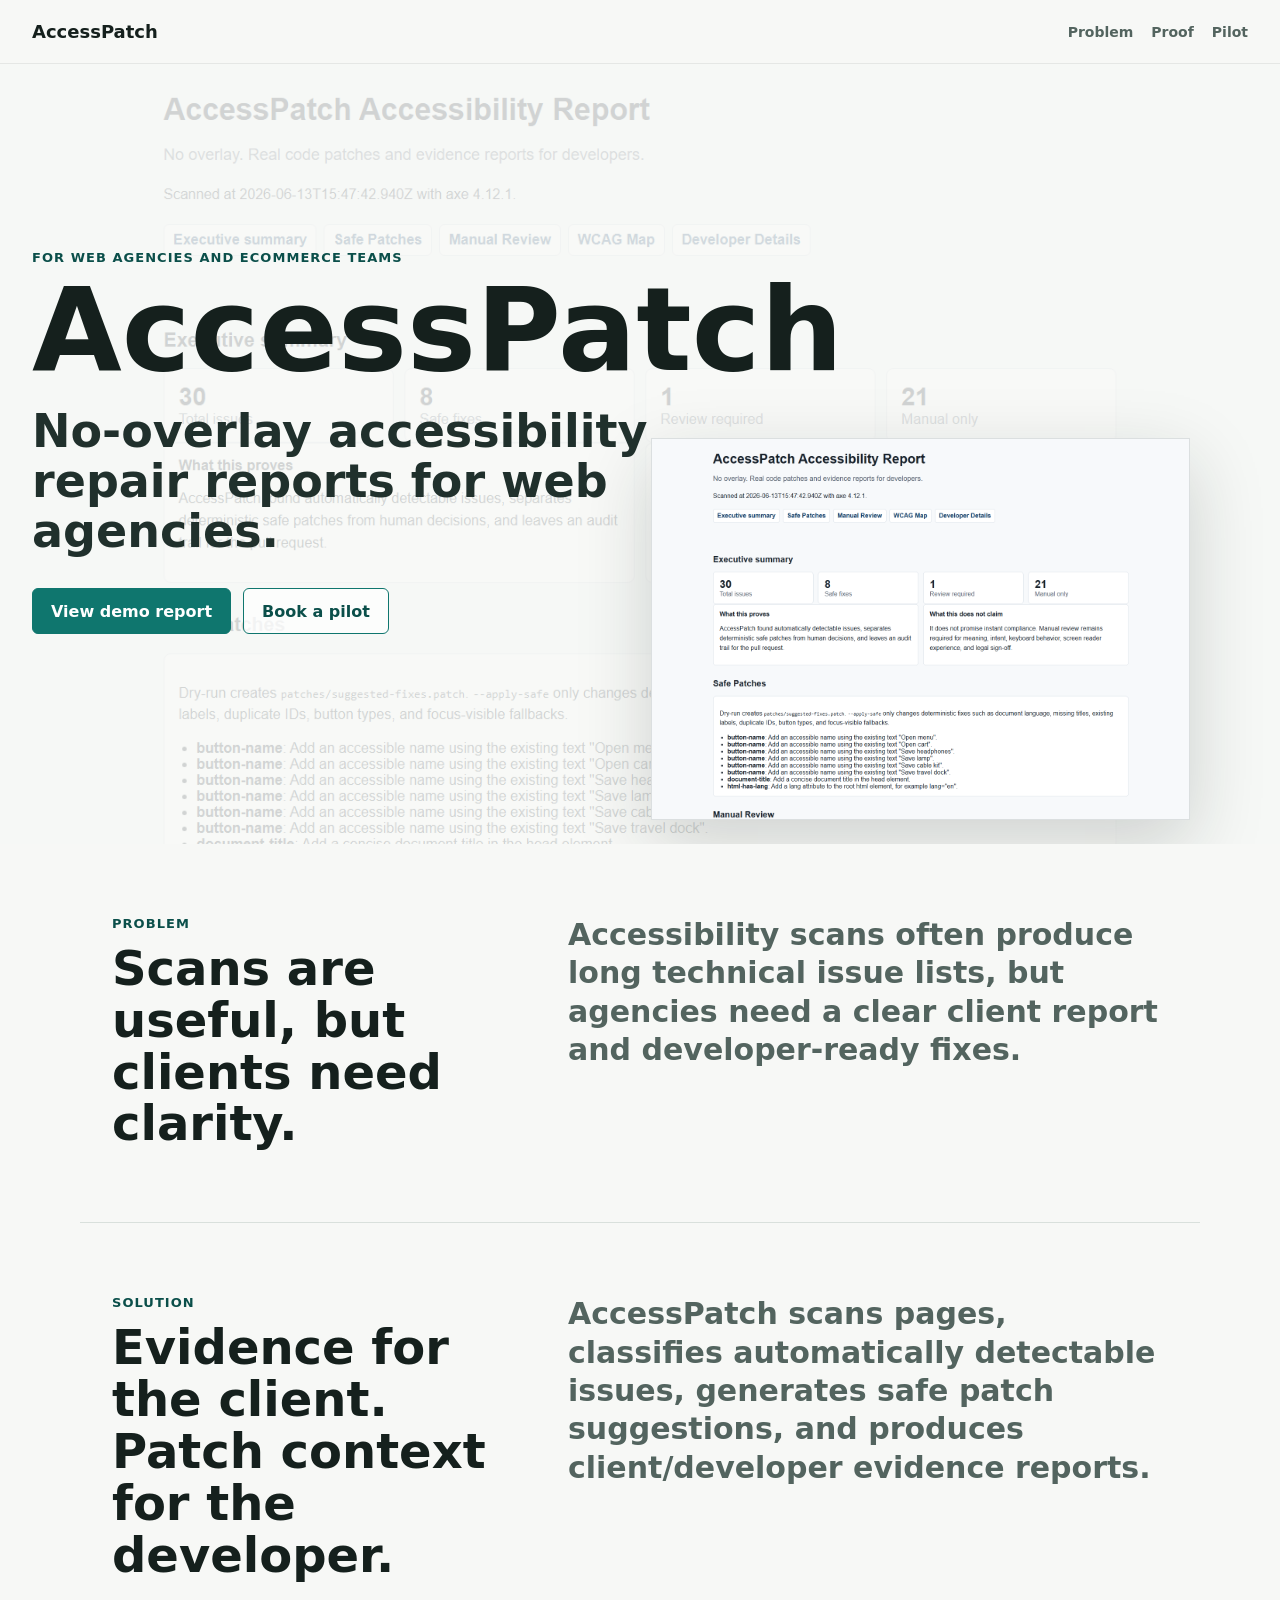
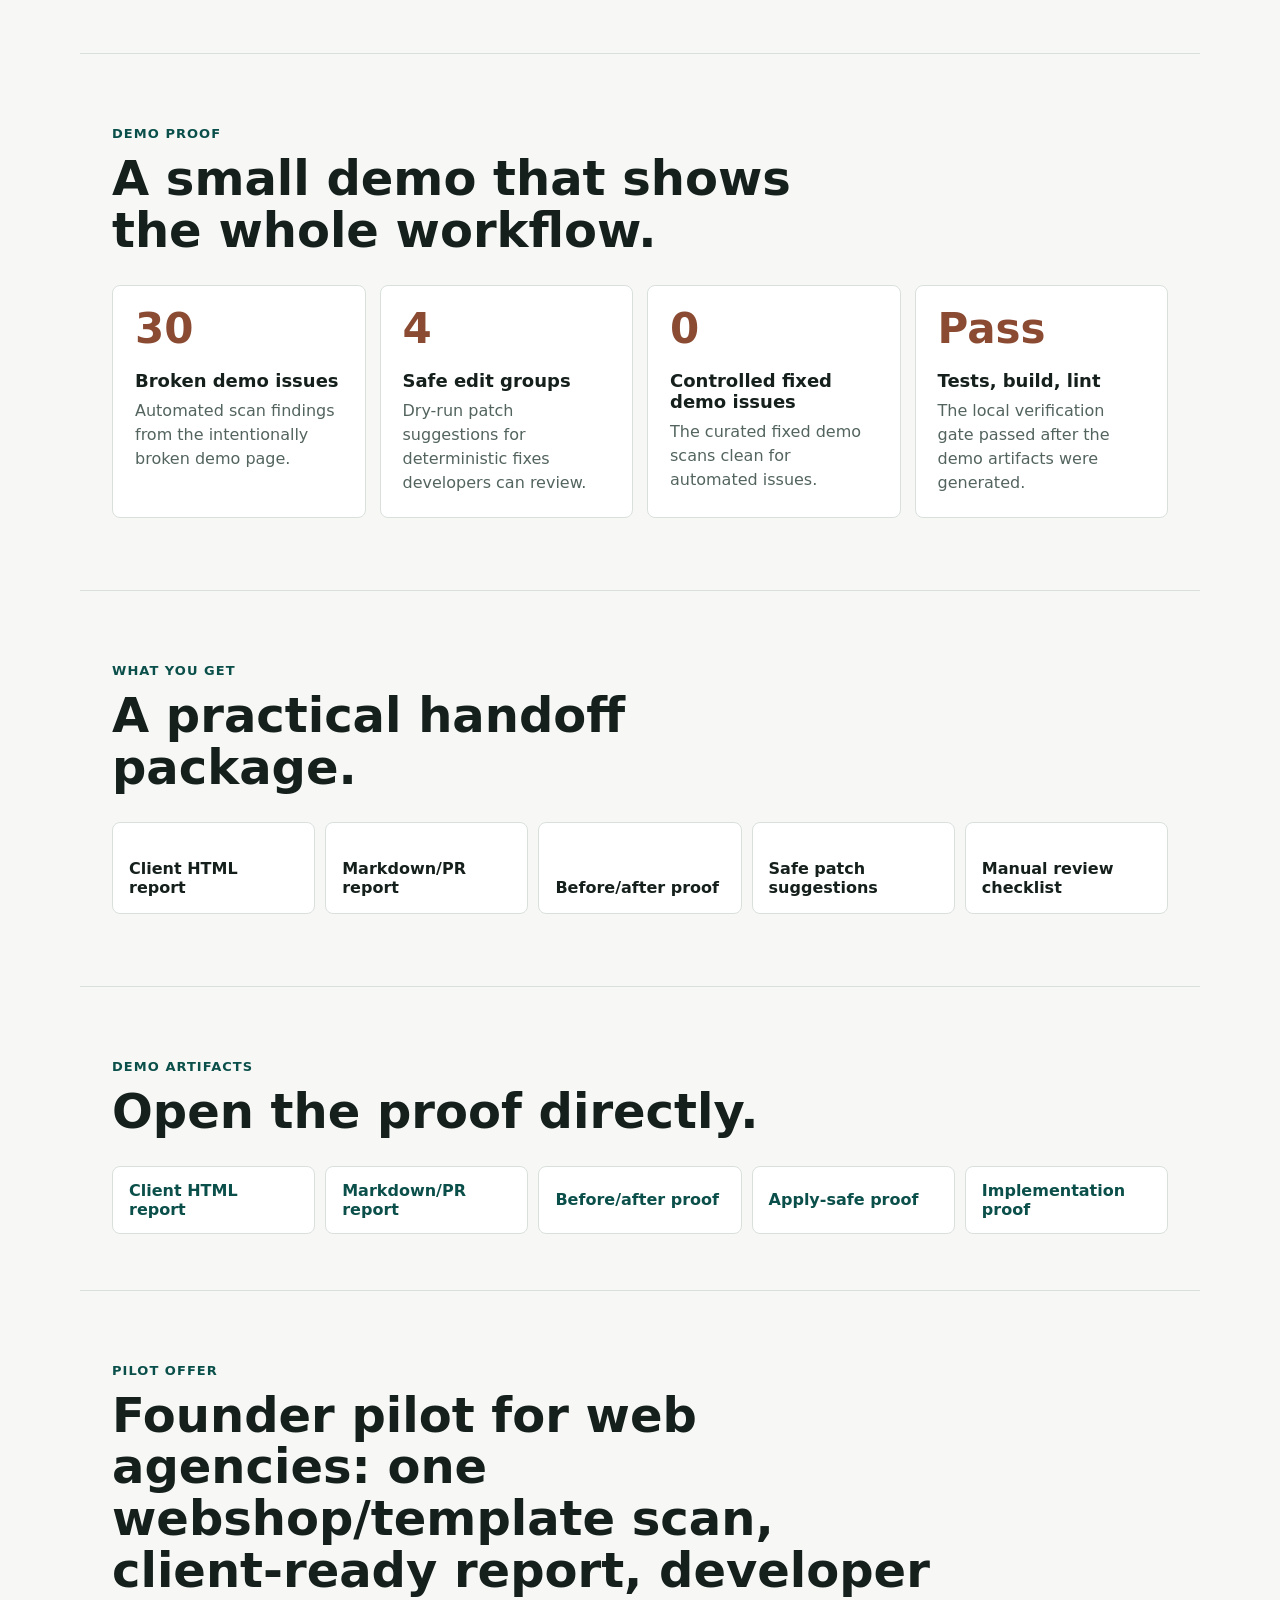
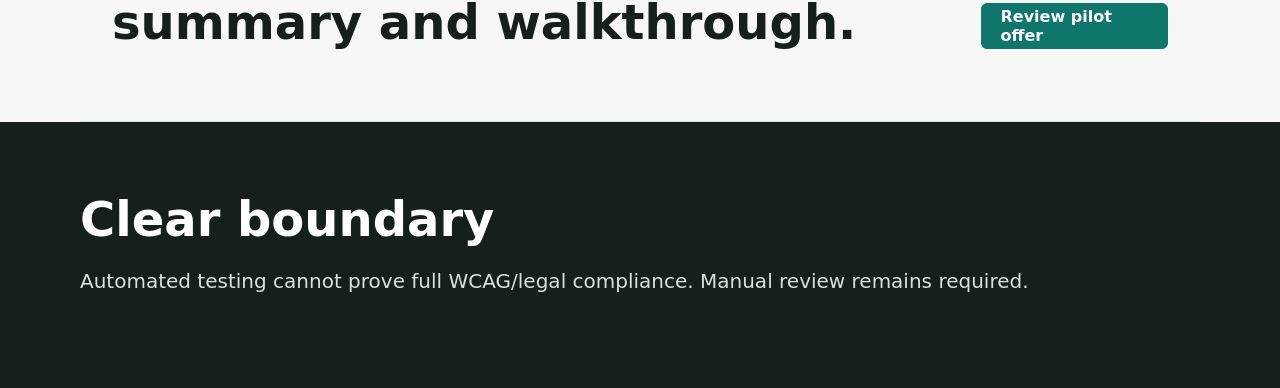
==== index.html @ d19123e5 "Publish AccessPatch landing page" ====
<!doctype html>
<html lang="en">
  <head>
    <meta charset="utf-8" />
    <meta name="viewport" content="width=device-width, initial-scale=1" />
    <title>AccessPatch | No-overlay accessibility repair reports</title>
    <meta
      name="description"
      content="AccessPatch creates no-overlay accessibility repair reports for web agencies: scan evidence, safe patch suggestions, PR summaries, and manual review checklists."
    />
    <link rel="stylesheet" href="styles.css" />
  </head>
  <body>
    <header class="site-header" aria-label="AccessPatch">
      <a class="brand" href="#top">AccessPatch</a>
      <nav aria-label="Primary navigation">
        <a href="#problem">Problem</a>
        <a href="#proof">Proof</a>
        <a href="#pilot">Pilot</a>
      </nav>
    </header>

    <main id="top">
      <section class="hero" aria-labelledby="hero-title">
        <div class="hero-copy">
          <p class="eyebrow">For web agencies and ecommerce teams</p>
          <h1 id="hero-title">AccessPatch</h1>
          <p class="hero-subtitle">No-overlay accessibility repair reports for web agencies.</p>
          <div class="hero-actions" aria-label="Primary actions">
            <a class="button primary" href="reports/client-demo.html">View demo report</a>
            <a class="button secondary" href="#pilot">Book a pilot</a>
          </div>
        </div>
      </section>

      <section id="problem" class="section split">
        <div>
          <p class="section-kicker">Problem</p>
          <h2>Scans are useful, but clients need clarity.</h2>
        </div>
        <p class="large-copy">
          Accessibility scans often produce long technical issue lists, but agencies need a clear
          client report and developer-ready fixes.
        </p>
      </section>

      <section class="section split">
        <div>
          <p class="section-kicker">Solution</p>
          <h2>Evidence for the client. Patch context for the developer.</h2>
        </div>
        <p class="large-copy">
          AccessPatch scans pages, classifies automatically detectable issues, generates safe patch
          suggestions, and produces client/developer evidence reports.
        </p>
      </section>

      <section id="proof" class="section proof-section" aria-labelledby="proof-title">
        <div class="section-heading">
          <p class="section-kicker">Demo proof</p>
          <h2 id="proof-title">A small demo that shows the whole workflow.</h2>
        </div>
        <div class="proof-grid">
          <article>
            <span>30</span>
            <h3>Broken demo issues</h3>
            <p>Automated scan findings from the intentionally broken demo page.</p>
          </article>
          <article>
            <span>4</span>
            <h3>Safe edit groups</h3>
            <p>Dry-run patch suggestions for deterministic fixes developers can review.</p>
          </article>
          <article>
            <span>0</span>
            <h3>Controlled fixed demo issues</h3>
            <p>The curated fixed demo scans clean for automated issues.</p>
          </article>
          <article>
            <span>Pass</span>
            <h3>Tests, build, lint</h3>
            <p>The local verification gate passed after the demo artifacts were generated.</p>
          </article>
        </div>
      </section>

      <section class="section deliverables" aria-labelledby="deliverables-title">
        <div class="section-heading">
          <p class="section-kicker">What you get</p>
          <h2 id="deliverables-title">A practical handoff package.</h2>
        </div>
        <ul class="deliverable-list">
          <li>Client HTML report</li>
          <li>Markdown/PR report</li>
          <li>Before/after proof</li>
          <li>Safe patch suggestions</li>
          <li>Manual review checklist</li>
        </ul>
      </section>

      <section class="section evidence" aria-labelledby="evidence-title">
        <div class="section-heading">
          <p class="section-kicker">Demo artifacts</p>
          <h2 id="evidence-title">Open the proof directly.</h2>
        </div>
        <div class="artifact-links">
          <a href="reports/client-demo.html">Client HTML report</a>
          <a href="reports/client-demo.md">Markdown/PR report</a>
          <a href="reports/before-after-summary.md">Before/after proof</a>
          <a href="reports/apply-safe-summary.md">Apply-safe proof</a>
          <a href="docs/IMPLEMENTATION_PROOF.md">Implementation proof</a>
        </div>
      </section>

      <section id="pilot" class="section pilot" aria-labelledby="pilot-title">
        <div>
          <p class="section-kicker">Pilot offer</p>
          <h2 id="pilot-title">
            Founder pilot for web agencies: one webshop/template scan, client-ready report,
            developer summary and walkthrough.
          </h2>
        </div>
        <a class="button primary" href="docs/SALES_OFFER.md">Review pilot offer</a>
      </section>

      <section class="section disclaimer" aria-labelledby="disclaimer-title">
        <h2 id="disclaimer-title">Clear boundary</h2>
        <p>
          Automated testing cannot prove full WCAG/legal compliance. Manual review remains required.
        </p>
      </section>
    </main>
  </body>
</html>
---- styles.css ----
:root {
  color-scheme: light;
  --ink: #15201d;
  --muted: #53645f;
  --line: #d9e0dc;
  --paper: #f7f8f6;
  --panel: #ffffff;
  --accent: #0f766e;
  --accent-dark: #0b4f4a;
  --warm: #8a4b32;
}

* {
  box-sizing: border-box;
}

html {
  scroll-behavior: smooth;
}

body {
  margin: 0;
  background: var(--paper);
  color: var(--ink);
  font-family:
    Inter,
    ui-sans-serif,
    system-ui,
    -apple-system,
    BlinkMacSystemFont,
    "Segoe UI",
    sans-serif;
}

a {
  color: inherit;
}

.site-header {
  position: sticky;
  top: 0;
  z-index: 10;
  display: flex;
  align-items: center;
  justify-content: space-between;
  gap: 24px;
  min-height: 64px;
  padding: 0 32px;
  border-bottom: 1px solid rgba(21, 32, 29, 0.08);
  background: rgba(247, 248, 246, 0.94);
  backdrop-filter: blur(10px);
}

.brand {
  font-size: 18px;
  font-weight: 800;
  text-decoration: none;
}

nav {
  display: flex;
  flex-wrap: wrap;
  gap: 18px;
  color: var(--muted);
  font-size: 14px;
  font-weight: 700;
}

nav a {
  text-decoration: none;
}

nav a:hover,
nav a:focus-visible {
  color: var(--accent-dark);
}

.hero {
  position: relative;
  min-height: calc(100svh - 120px);
  display: grid;
  align-items: center;
  padding: 72px 32px 96px;
  overflow: hidden;
  background-image: url("assets/report-preview.png");
  background-position: top center;
  background-size: cover;
}

.hero::before {
  content: "";
  position: absolute;
  inset: 0;
  background: rgba(247, 248, 246, 0.83);
}

.hero::after {
  content: "";
  position: absolute;
  right: 7%;
  bottom: 24px;
  width: min(42vw, 560px);
  height: min(34vw, 380px);
  border: 1px solid rgba(21, 32, 29, 0.12);
  background-image: url("assets/report-preview.png");
  background-position: top center;
  background-size: cover;
  box-shadow: 0 24px 70px rgba(21, 32, 29, 0.18);
}

.hero-copy {
  position: relative;
  z-index: 1;
  max-width: 760px;
}

.eyebrow,
.section-kicker {
  margin: 0 0 12px;
  color: var(--accent-dark);
  font-size: 13px;
  font-weight: 800;
  letter-spacing: 0.08em;
  text-transform: uppercase;
}

h1,
h2,
h3,
p {
  letter-spacing: 0;
}

h1 {
  margin: 0;
  font-size: clamp(52px, 10vw, 116px);
  line-height: 0.92;
}

.hero-subtitle {
  max-width: 620px;
  margin: 24px 0 0;
  color: #20302c;
  font-size: clamp(24px, 4vw, 46px);
  font-weight: 700;
  line-height: 1.08;
}

.hero-actions {
  display: flex;
  flex-wrap: wrap;
  gap: 12px;
  margin-top: 32px;
}

.button {
  display: inline-flex;
  align-items: center;
  justify-content: center;
  min-height: 46px;
  padding: 0 18px;
  border: 1px solid var(--accent);
  border-radius: 6px;
  font-weight: 800;
  text-decoration: none;
}

.button.primary {
  background: var(--accent);
  color: #ffffff;
}

.button.secondary {
  background: rgba(255, 255, 255, 0.72);
  color: var(--accent-dark);
}

.button:hover,
.button:focus-visible {
  border-color: var(--accent-dark);
  background: var(--accent-dark);
  color: #ffffff;
}

.section {
  max-width: 1120px;
  margin: 0 auto;
  padding: 72px 32px;
}

.split {
  display: grid;
  grid-template-columns: minmax(240px, 0.8fr) minmax(280px, 1.2fr);
  gap: 56px;
  border-bottom: 1px solid var(--line);
}

.section h2 {
  max-width: 780px;
  margin: 0;
  font-size: clamp(28px, 4vw, 48px);
  line-height: 1.08;
}

.large-copy {
  margin: 0;
  color: var(--muted);
  font-size: clamp(20px, 2.4vw, 30px);
  font-weight: 650;
  line-height: 1.28;
}

.section-heading {
  max-width: 760px;
  margin-bottom: 28px;
}

.proof-grid {
  display: grid;
  grid-template-columns: repeat(4, minmax(0, 1fr));
  gap: 14px;
}

.proof-grid article {
  min-height: 190px;
  padding: 22px;
  border: 1px solid var(--line);
  border-radius: 8px;
  background: var(--panel);
}

.proof-grid span {
  display: block;
  color: var(--warm);
  font-size: 42px;
  font-weight: 850;
  line-height: 1;
}

.proof-grid h3 {
  margin: 20px 0 8px;
  font-size: 18px;
}

.proof-grid p {
  margin: 0;
  color: var(--muted);
  line-height: 1.5;
}

.deliverables {
  border-top: 1px solid var(--line);
  border-bottom: 1px solid var(--line);
}

.deliverable-list {
  display: grid;
  grid-template-columns: repeat(5, minmax(0, 1fr));
  gap: 10px;
  margin: 0;
  padding: 0;
  list-style: none;
}

.deliverable-list li {
  min-height: 92px;
  display: flex;
  align-items: flex-end;
  padding: 16px;
  border: 1px solid var(--line);
  border-radius: 8px;
  background: var(--panel);
  font-weight: 800;
}

.evidence {
  padding-bottom: 56px;
}

.artifact-links {
  display: grid;
  grid-template-columns: repeat(5, minmax(0, 1fr));
  gap: 10px;
}

.artifact-links a {
  min-height: 64px;
  display: flex;
  align-items: center;
  padding: 14px 16px;
  border: 1px solid var(--line);
  border-radius: 8px;
  background: var(--panel);
  color: var(--accent-dark);
  font-weight: 800;
  text-decoration: none;
}

.artifact-links a:hover,
.artifact-links a:focus-visible {
  border-color: var(--accent);
  background: #eef8f5;
}

.pilot {
  display: flex;
  align-items: flex-end;
  justify-content: space-between;
  gap: 32px;
  border-top: 1px solid var(--line);
  border-bottom: 1px solid var(--line);
}

.pilot h2 {
  max-width: 900px;
}

.disclaimer {
  max-width: none;
  background: #15201d;
  color: #ffffff;
}

.disclaimer h2,
.disclaimer p {
  max-width: 1120px;
  margin-right: auto;
  margin-left: auto;
}

.disclaimer p {
  color: #d9e0dc;
  font-size: 20px;
  line-height: 1.5;
}

@media (max-width: 920px) {
  .hero {
    min-height: 680px;
  }

  .hero::after {
    right: 24px;
    bottom: 24px;
    width: min(82vw, 520px);
    height: 240px;
  }

  .split,
  .pilot {
    grid-template-columns: 1fr;
    display: grid;
  }

  .proof-grid,
  .deliverable-list,
  .artifact-links {
    grid-template-columns: repeat(2, minmax(0, 1fr));
  }
}

@media (max-width: 620px) {
  .site-header {
    position: static;
    align-items: flex-start;
    flex-direction: column;
    padding: 18px 20px;
  }

  .hero,
  .section {
    padding-right: 20px;
    padding-left: 20px;
  }

  .hero {
    min-height: 720px;
    align-items: start;
    padding-top: 56px;
  }

  .proof-grid,
  .deliverable-list,
  .artifact-links {
    grid-template-columns: 1fr;
  }

  .hero-actions {
    flex-direction: column;
    align-items: stretch;
  }
}
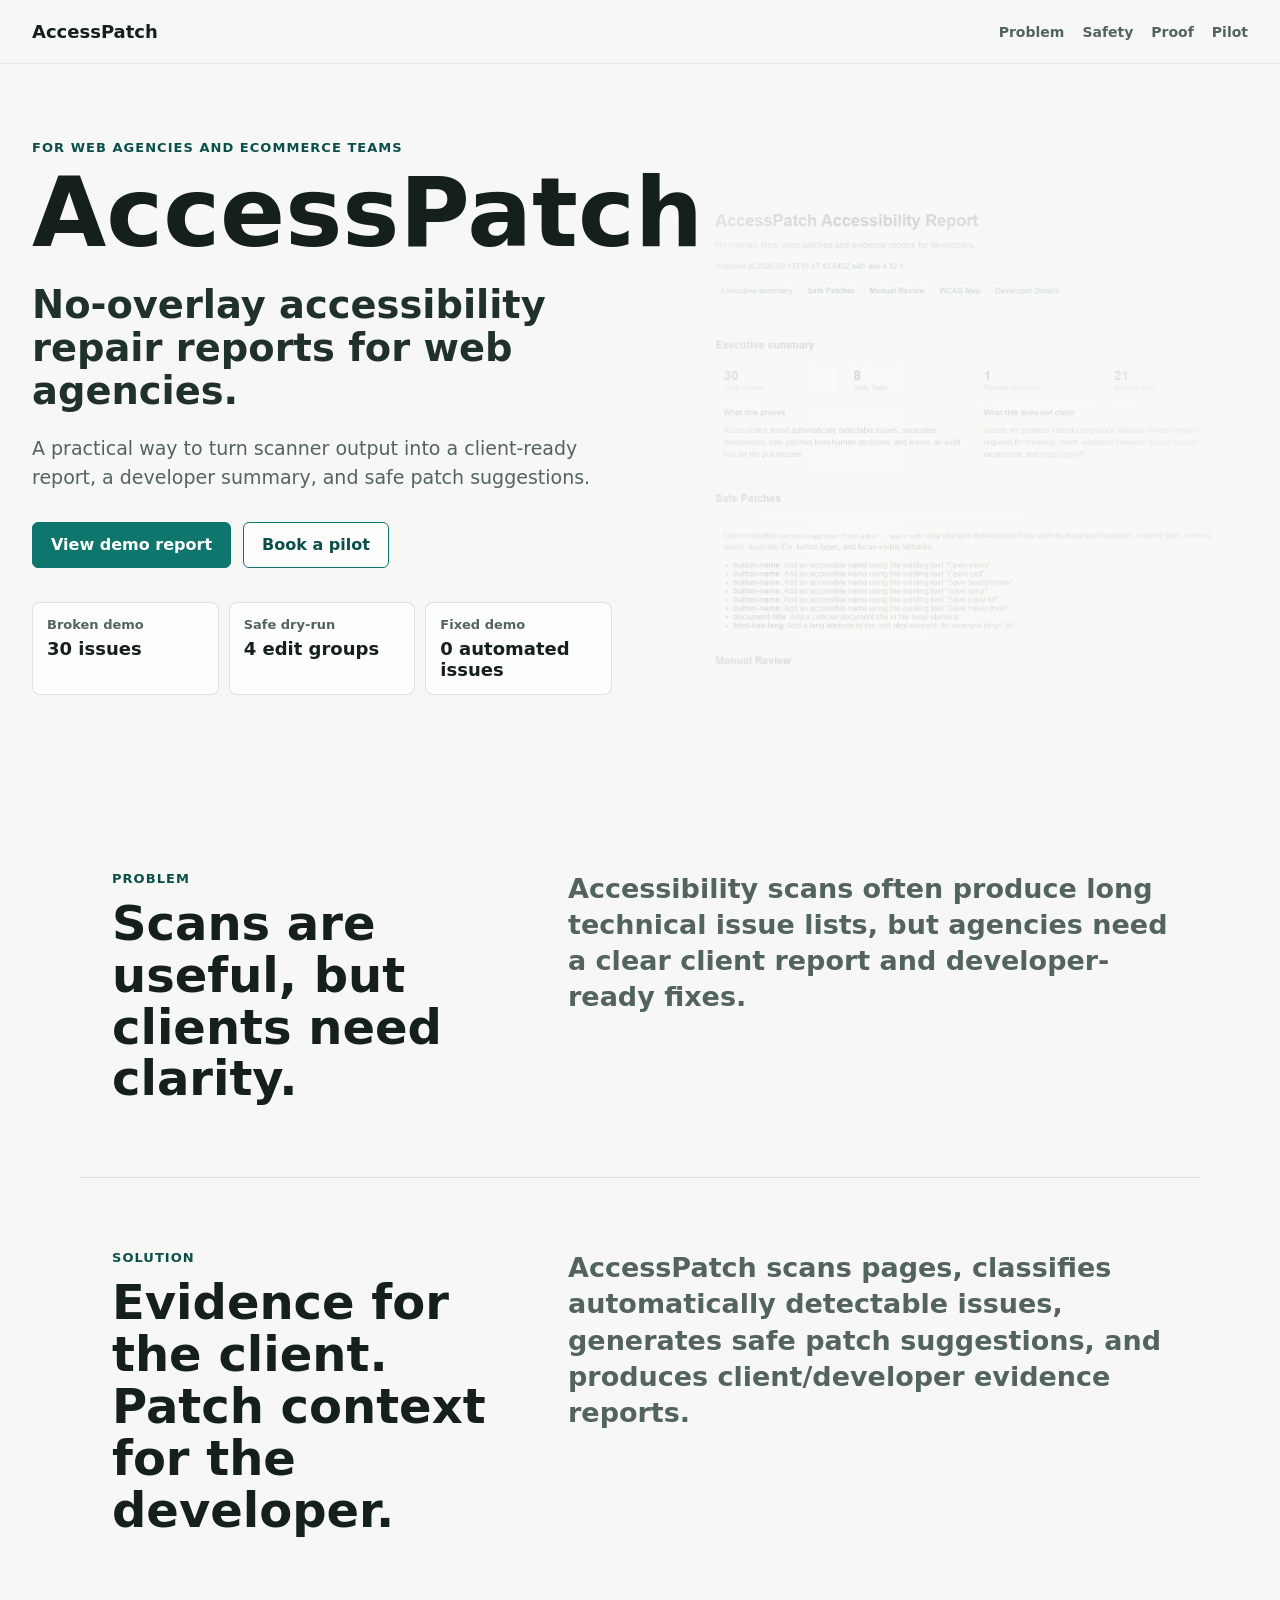
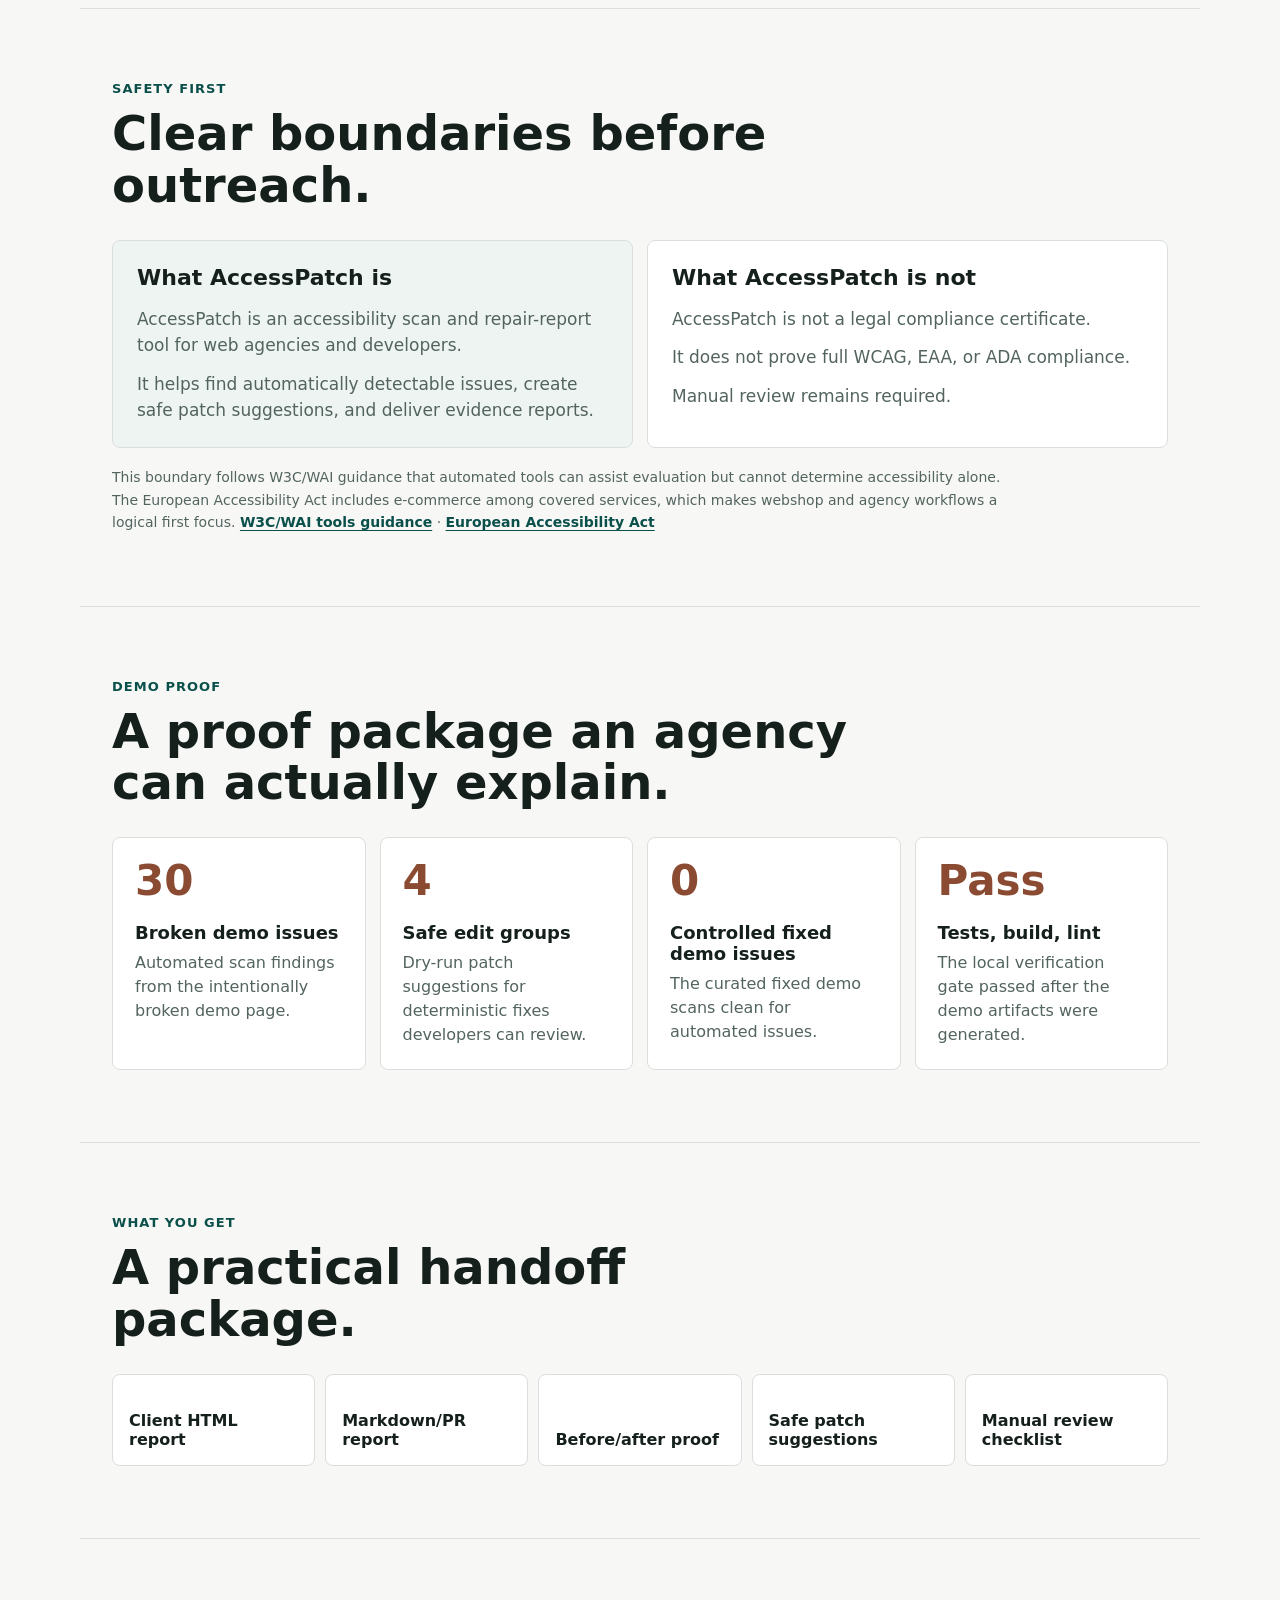
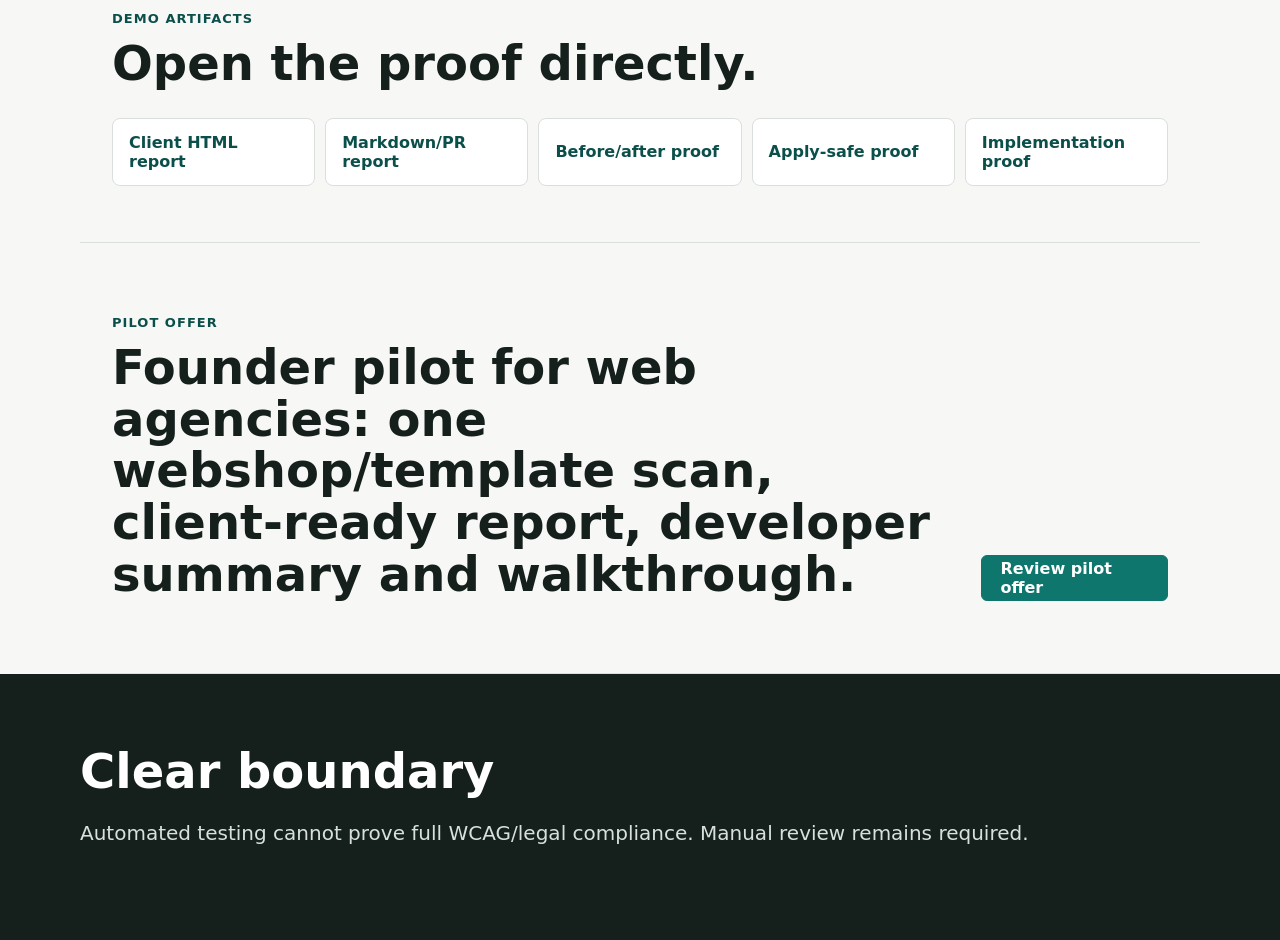
==== commit 0758240f: "Refine landing page safety messaging" ====
--- a/index.html
+++ b/index.html
@@ -15,6 +15,7 @@
       <a class="brand" href="#top">AccessPatch</a>
       <nav aria-label="Primary navigation">
         <a href="#problem">Problem</a>
+        <a href="#safety">Safety</a>
         <a href="#proof">Proof</a>
         <a href="#pilot">Pilot</a>
       </nav>
@@ -26,10 +27,28 @@
           <p class="eyebrow">For web agencies and ecommerce teams</p>
           <h1 id="hero-title">AccessPatch</h1>
           <p class="hero-subtitle">No-overlay accessibility repair reports for web agencies.</p>
+          <p class="hero-note">
+            A practical way to turn scanner output into a client-ready report, a developer summary,
+            and safe patch suggestions.
+          </p>
           <div class="hero-actions" aria-label="Primary actions">
             <a class="button primary" href="reports/client-demo.html">View demo report</a>
             <a class="button secondary" href="#pilot">Book a pilot</a>
           </div>
+          <dl class="hero-proof" aria-label="Demo proof">
+            <div>
+              <dt>Broken demo</dt>
+              <dd>30 issues</dd>
+            </div>
+            <div>
+              <dt>Safe dry-run</dt>
+              <dd>4 edit groups</dd>
+            </div>
+            <div>
+              <dt>Fixed demo</dt>
+              <dd>0 automated issues</dd>
+            </div>
+          </dl>
         </div>
       </section>
 
@@ -55,10 +74,47 @@
         </p>
       </section>
 
+      <section id="safety" class="section safety" aria-labelledby="safety-title">
+        <div class="section-heading">
+          <p class="section-kicker">Safety first</p>
+          <h2 id="safety-title">Clear boundaries before outreach.</h2>
+        </div>
+        <div class="safety-grid">
+          <article>
+            <h3>What AccessPatch is</h3>
+            <p>
+              AccessPatch is an accessibility scan and repair-report tool for web agencies and
+              developers.
+            </p>
+            <p>
+              It helps find automatically detectable issues, create safe patch suggestions, and
+              deliver evidence reports.
+            </p>
+          </article>
+          <article>
+            <h3>What AccessPatch is not</h3>
+            <p>AccessPatch is not a legal compliance certificate.</p>
+            <p>It does not prove full WCAG, EAA, or ADA compliance.</p>
+            <p>Manual review remains required.</p>
+          </article>
+        </div>
+        <p class="source-note">
+          This boundary follows W3C/WAI guidance that automated tools can assist evaluation but
+          cannot determine accessibility alone. The European Accessibility Act includes e-commerce
+          among covered services, which makes webshop and agency workflows a logical first focus.
+          <a href="https://www.w3.org/WAI/test-evaluate/tools/selecting/">W3C/WAI tools guidance</a>
+          ·
+          <a
+            href="https://commission.europa.eu/strategy-and-policy/policies/justice-and-fundamental-rights/disability/european-accessibility-act-eaa_en"
+            >European Accessibility Act</a
+          >
+        </p>
+      </section>
+
       <section id="proof" class="section proof-section" aria-labelledby="proof-title">
         <div class="section-heading">
           <p class="section-kicker">Demo proof</p>
-          <h2 id="proof-title">A small demo that shows the whole workflow.</h2>
+          <h2 id="proof-title">A proof package an agency can actually explain.</h2>
         </div>
         <div class="proof-grid">
           <article>
@@ -133,4 +189,3 @@
   </body>
 </html>
 
-
--- a/styles.css
+++ b/styles.css
@@ -5,6 +5,7 @@
   --line: #d9e0dc;
   --paper: #f7f8f6;
   --panel: #ffffff;
+  --panel-soft: #eef4f1;
   --accent: #0f766e;
   --accent-dark: #0b4f4a;
   --warm: #8a4b32;
@@ -77,41 +78,32 @@
 
 .hero {
   position: relative;
-  min-height: calc(100svh - 120px);
+  min-height: 720px;
   display: grid;
   align-items: center;
-  padding: 72px 32px 96px;
+  padding: 76px 32px 104px;
   overflow: hidden;
-  background-image: url("assets/report-preview.png");
-  background-position: top center;
-  background-size: cover;
-}
-
-.hero::before {
-  content: "";
-  position: absolute;
-  inset: 0;
-  background: rgba(247, 248, 246, 0.83);
-}
-
-.hero::after {
-  content: "";
-  position: absolute;
-  right: 7%;
-  bottom: 24px;
-  width: min(42vw, 560px);
-  height: min(34vw, 380px);
-  border: 1px solid rgba(21, 32, 29, 0.12);
-  background-image: url("assets/report-preview.png");
-  background-position: top center;
-  background-size: cover;
-  box-shadow: 0 24px 70px rgba(21, 32, 29, 0.18);
+  background:
+    linear-gradient(
+      90deg,
+      rgba(247, 248, 246, 1) 0%,
+      rgba(247, 248, 246, 0.98) 42%,
+      rgba(247, 248, 246, 0.84) 66%,
+      rgba(247, 248, 246, 0.94) 100%
+    ),
+    url("assets/report-preview.png");
+  background-position:
+    center,
+    right -3vw center;
+  background-repeat: no-repeat;
+  background-size:
+    cover,
+    min(800px, 54vw) auto;
 }
 
 .hero-copy {
   position: relative;
-  z-index: 1;
-  max-width: 760px;
+  max-width: 620px;
 }
 
 .eyebrow,
@@ -133,24 +125,32 @@
 
 h1 {
   margin: 0;
-  font-size: clamp(52px, 10vw, 116px);
-  line-height: 0.92;
+  font-size: clamp(50px, 8vw, 96px);
+  line-height: 0.96;
 }
 
 .hero-subtitle {
-  max-width: 620px;
+  max-width: 560px;
   margin: 24px 0 0;
   color: #20302c;
-  font-size: clamp(24px, 4vw, 46px);
+  font-size: clamp(24px, 3vw, 40px);
   font-weight: 700;
-  line-height: 1.08;
+  line-height: 1.12;
+}
+
+.hero-note {
+  max-width: 560px;
+  margin: 22px 0 0;
+  color: var(--muted);
+  font-size: 19px;
+  line-height: 1.52;
 }
 
 .hero-actions {
   display: flex;
   flex-wrap: wrap;
   gap: 12px;
-  margin-top: 32px;
+  margin-top: 30px;
 }
 
 .button {
@@ -182,6 +182,40 @@
   color: #ffffff;
 }
 
+.hero-proof {
+  display: grid;
+  grid-template-columns: repeat(3, minmax(0, 1fr));
+  gap: 10px;
+  max-width: 580px;
+  margin: 34px 0 0;
+}
+
+.hero-proof div {
+  min-height: 82px;
+  padding: 14px;
+  border: 1px solid rgba(21, 32, 29, 0.12);
+  border-radius: 8px;
+  background: rgba(255, 255, 255, 0.7);
+}
+
+.hero-proof dt,
+.hero-proof dd {
+  margin: 0;
+}
+
+.hero-proof dt {
+  color: var(--muted);
+  font-size: 13px;
+  font-weight: 800;
+}
+
+.hero-proof dd {
+  margin-top: 6px;
+  color: var(--ink);
+  font-size: 18px;
+  font-weight: 850;
+}
+
 .section {
   max-width: 1120px;
   margin: 0 auto;
@@ -205,14 +239,66 @@
 .large-copy {
   margin: 0;
   color: var(--muted);
-  font-size: clamp(20px, 2.4vw, 30px);
-  font-weight: 650;
-  line-height: 1.28;
+  font-size: clamp(19px, 2.2vw, 27px);
+  font-weight: 620;
+  line-height: 1.34;
 }
 
 .section-heading {
   max-width: 760px;
   margin-bottom: 28px;
+}
+
+.safety {
+  border-bottom: 1px solid var(--line);
+}
+
+.safety-grid {
+  display: grid;
+  grid-template-columns: repeat(2, minmax(0, 1fr));
+  gap: 14px;
+}
+
+.safety-grid article {
+  padding: 24px;
+  border: 1px solid var(--line);
+  border-radius: 8px;
+  background: var(--panel);
+}
+
+.safety-grid article:first-child {
+  background: var(--panel-soft);
+}
+
+.safety-grid h3 {
+  margin: 0 0 16px;
+  font-size: 22px;
+}
+
+.safety-grid p {
+  margin: 0;
+  color: var(--muted);
+  font-size: 17px;
+  line-height: 1.55;
+}
+
+.safety-grid p + p {
+  margin-top: 12px;
+}
+
+.source-note {
+  max-width: 900px;
+  margin: 18px 0 0;
+  color: var(--muted);
+  font-size: 14px;
+  line-height: 1.6;
+}
+
+.source-note a {
+  color: var(--accent-dark);
+  font-weight: 800;
+  text-decoration-thickness: 1px;
+  text-underline-offset: 3px;
 }
 
 .proof-grid {
@@ -336,14 +422,25 @@
 
 @media (max-width: 920px) {
   .hero {
-    min-height: 680px;
-  }
-
-  .hero::after {
-    right: 24px;
-    bottom: 24px;
-    width: min(82vw, 520px);
-    height: 240px;
+    min-height: 760px;
+    align-items: start;
+    padding-top: 72px;
+    padding-bottom: 180px;
+    background:
+      linear-gradient(
+        180deg,
+        rgba(247, 248, 246, 1) 0%,
+        rgba(247, 248, 246, 1) 62%,
+        rgba(247, 248, 246, 0.96) 82%,
+        rgba(247, 248, 246, 0.9) 100%
+      ),
+      url("assets/report-preview.png");
+    background-position:
+      center,
+      right -260px bottom 18px;
+    background-size:
+      cover,
+      760px auto;
   }
 
   .split,
@@ -354,7 +451,8 @@
 
   .proof-grid,
   .deliverable-list,
-  .artifact-links {
+  .artifact-links,
+  .safety-grid {
     grid-template-columns: repeat(2, minmax(0, 1fr));
   }
 }
@@ -374,14 +472,32 @@
   }
 
   .hero {
-    min-height: 720px;
+    min-height: 920px;
     align-items: start;
     padding-top: 56px;
+    padding-bottom: 260px;
+    background:
+      linear-gradient(
+        180deg,
+        rgba(247, 248, 246, 1) 0%,
+        rgba(247, 248, 246, 1) 76%,
+        rgba(247, 248, 246, 0.96) 90%,
+        rgba(247, 248, 246, 0.88) 100%
+      ),
+      url("assets/report-preview.png");
+    background-position:
+      center,
+      right -410px bottom 22px;
+    background-size:
+      cover,
+      720px auto;
   }
 
   .proof-grid,
   .deliverable-list,
-  .artifact-links {
+  .artifact-links,
+  .safety-grid,
+  .hero-proof {
     grid-template-columns: 1fr;
   }
 
@@ -390,4 +506,3 @@
     align-items: stretch;
   }
 }
-
